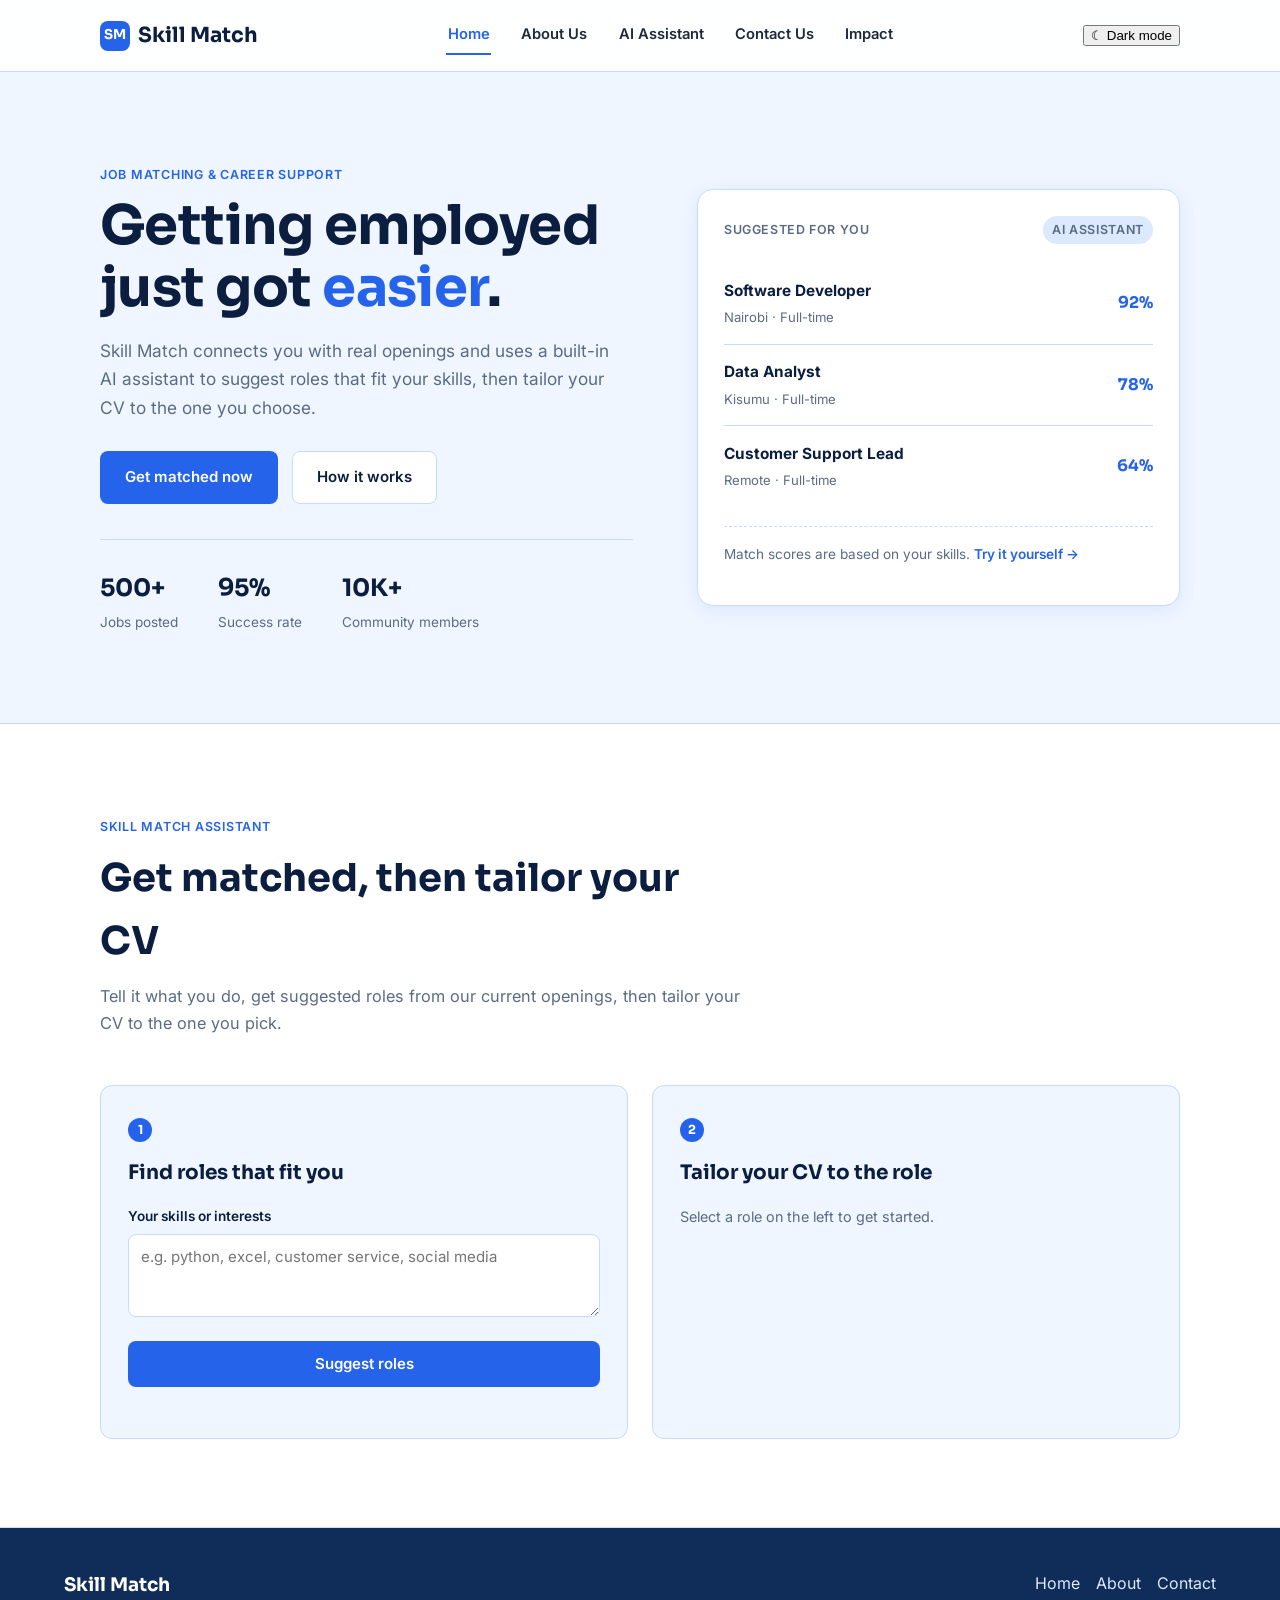
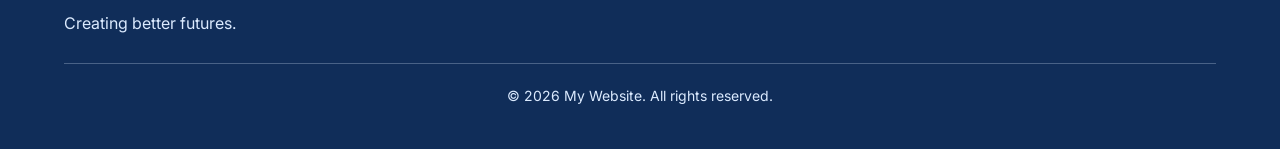
==== index.html @ d4bf930e "mine" ====
<!DOCTYPE html>
<html lang="en">
<head>
  <meta charset="UTF-8">
  <title>Skill Match — Getting employed just got easier</title>
  <meta name="viewport" content="width=device-width, initial-scale=1.0">
  <meta name="description" content="Skill Match connects job seekers with real opportunities and uses an AI assistant to suggest roles and tailor your CV.">

  <!-- Google Fonts used across the site -->
  <link rel="preconnect" href="https://fonts.googleapis.com">
  <link rel="preconnect" href="https://fonts.gstatic.com" crossorigin>
  <link href="https://fonts.googleapis.com/css2?family=Sora:wght@600;700&family=Inter:wght@400;500;600;700&display=swap" rel="stylesheet">

  <!-- Our own stylesheet (all the colours and layout live here) -->
  <link rel="stylesheet" href="styling index.css">

  <link rel="icon" href="data:image/svg+xml,%3Csvg xmlns='http://www.w3.org/2000/svg' viewBox='0 0 24 24'%3E%3Crect width='24' height='24' rx='6' fill='%232563EB'/%3E%3Ctext x='12' y='16' font-family='Arial' font-size='11' font-weight='700' fill='white' text-anchor='middle'%3ESM%3C/text%3E%3C/svg%3E">
</head>
<body>

  <!-- ============ HEADER / NAVIGATION ============
       These links point to other pages of the site.
       Only index.html (this page) and contact.html exist so far —
       about.html, services.html and guidance.html are placeholders
       for pages that can be built later. -->
  <header>
    <div class="header-inner">
      <a class="logo" href="index.html">
        <span class="logo-mark">SM</span>
        Skill Match
      </a>
      <button class="nav-toggle" id="navToggle" aria-expanded="false" aria-controls="siteNav" aria-label="Toggle menu">&#9776;</button>
      
    
      <nav id="siteNav">
        <a href="index.html" class="active">Home</a>
        <a href="about.html">About Us</a>
        <a href="#assistant">AI Assistant</a>
        <a href="contact.html">Contact Us</a>
        <a href="Impact">Impact</a>
      </nav>
<button class="theme-toggle" id="themeToggle" type="button" aria-label="Switch to dark mode">
                    <span aria-hidden="true">&#9790;</span>
                    <span class="theme-label">Dark mode</span>
      </button>
    </div>
    
  </header>

  <main>

    <!-- ============ HERO SECTION ============ -->
    <section id="home">
      <div class="wrap hero-grid">
        <div>
          <span class="eyebrow">Job matching &amp; career support</span>
          <h1>Getting employed just got <span>easier</span>.</h1>
          <p class="hero-sub">
            Skill Match connects you with real openings and uses a built-in
            AI assistant to suggest roles that fit your skills, then tailor
            your CV to the one you choose.
          </p>
          <div class="hero-ctas">
            <a class="btn btn-primary" href="#assistant">Get matched now</a>
            <a class="btn btn-outline" href="about.html">How it works</a>
          </div>
          <div class="hero-stats">
            <div><b>500+</b><span>Jobs posted</span></div>
            <div><b>95%</b><span>Success rate</span></div>
            <div><b>10K+</b><span>Community members</span></div>
          </div>
        </div>

        <!-- A simple preview card, just to show what the assistant
             produces before the visitor tries it themselves. -->
        <div class="preview-card">
          <div class="preview-card-head">
            <span>Suggested for you</span>
            <span class="preview-badge">AI Assistant</span>
          </div>
          <div class="preview-row">
            <div class="preview-role">
              <b>Software Developer</b>
              <span>Nairobi &middot; Full-time</span>
            </div>
            <span class="preview-match">92%</span>
          </div>
          <div class="preview-row">
            <div class="preview-role">
              <b>Data Analyst</b>
              <span>Kisumu &middot; Full-time</span>
            </div>
            <span class="preview-match">78%</span>
          </div>
          <div class="preview-row">
            <div class="preview-role">
              <b>Customer Support Lead</b>
              <span>Remote &middot; Full-time</span>
            </div>
            <span class="preview-match">64%</span>
          </div>
          <p class="preview-foot">Match scores are based on your skills. <a href="#assistant">Try it yourself &rarr;</a></p>
        </div>
      </div>
    </section>

    <!-- ============ AI ASSISTANT SECTION ============
         Step 1 lets a visitor type their skills and get 3 suggested
         roles. Step 2 lets them paste their CV and see how well it
         matches the role they picked, plus what to add.
         All the logic for this lives in js/script.js -->
    <section id="assistant">
      <div class="wrap">
        <div class="section-head">
          <span class="eyebrow">Skill Match Assistant</span>
          <h2>Get matched, then tailor your CV</h2>
          <p>Tell it what you do, get suggested roles from our current openings, then tailor your CV to the one you pick.</p>
        </div>

        <div class="kiosk">

          <!-- Step 1: find matching roles -->
          <div class="kiosk-panel" id="panelFind">
            <span class="kiosk-step">1</span>
            <h3>Find roles that fit you</h3>
            <label for="skillsInput">Your skills or interests</label>
            <textarea id="skillsInput" rows="3" placeholder="e.g. python, excel, customer service, social media"></textarea>
            <button class="btn btn-primary btn-block" id="findBtn" type="button">Suggest roles</button>
            <div id="suggestions" class="suggestions" aria-live="polite"></div>
          </div>

          <!-- Step 2: tailor CV to the chosen role -->
          <div class="kiosk-panel" id="panelPrep">
            <span class="kiosk-step">2</span>
            <h3>Tailor your CV to the role</h3>
            <p class="kiosk-hint" id="prepHint">Select a role on the left to get started.</p>
            <div id="prepBody" hidden>
              <p class="selected-role">Tailoring for: <strong id="selectedRoleName"></strong></p>
              <label for="cvInput">Paste your CV, or list your skills</label>
              <textarea id="cvInput" rows="5" placeholder="Paste your CV text, or list your skills separated by commas"></textarea>
              <button class="btn btn-primary btn-block" id="tailorBtn" type="button">Tailor my CV</button>
              <div id="tailorResult" class="tailor-result" aria-live="polite"></div>
            </div>
          </div>

        </div>
      </div>
    </section>

  </main>

  <!-- ============ FOOTER ============ -->
    <footer class="site-footer">
        <div>
            <h3>Skill Match</h3>
            <p>Creating better futures.</p>
        </div>

        <div class="footer-links">
            <a href="#home">Home</a>
            <a href="#about">About</a>
            <a href="#contact">Contact</a>
        </div>

        <p class="copyright">© 2026 My Website. All rights reserved.</p>
    </footer>

  <!-- Our own JavaScript (mobile menu + AI assistant behaviour) -->
  <script src="index.js"></script>
</body>
</html>
---- styling index.css ----
/* ============================================================
   Skill Match — stylesheet
   This file controls how every page looks (colours, spacing,
   fonts, layout). It is shared by index.html and contact.html.
   ============================================================ */

/* ---- 1. Colour palette --------------------------------------
   Every colour used on the site is defined once here as a
   "CSS variable" (the --name: value; lines below). If you ever
   want to change the blue used for buttons, you only need to
   change it in ONE place: --blue below.
   --------------------------------------------------------------*/
:root {
  --navy: #0B1E3F;        /* darkest blue, used for headings */
  --blue-dark: #1E40AF;   /* dark blue, hover states */
  --blue: #2563EB;        /* main brand blue, used for buttons/links */
  --blue-mid: #3B82F6;    /* medium blue, used for accents */
  --blue-light: #DBEAFE;  /* pale blue, used for soft backgrounds */
  --blue-pale: #EFF6FF;   /* almost-white blue, page background */
  --sky: #60A5FA;         /* light accent blue */

  --white: #FFFFFF;
  --border: #C7DBFC;      /* light blue border colour */
  --text: #1E293B;        /* main body text colour (dark grey-blue) */
  --text-muted: #5B6B85;  /* softer text colour for captions */

  --font-head: "Sora", "Segoe UI", sans-serif;
  --font-body: "Inter", "Segoe UI", sans-serif;

  --max-width: 1160px;    /* the widest the page content will stretch */
  --radius: 12px;         /* rounded corner size used everywhere */
  --shadow: 0 4px 18px rgba(37, 99, 235, 0.10);
}

/* ---- 2. Reset & base styles -----------------------------------
   These rules remove the browser's default spacing/quirks so the
   site looks the same everywhere, then set the basic look of text.
   --------------------------------------------------------------*/
* { box-sizing: border-box; }
html { scroll-behavior: smooth; }

body {
  margin: 0;
  background: var(--blue-pale);
  color: var(--text);
  font-family: var(--font-body);
  font-size: 16px;
  line-height: 1.65;
}

img, svg { display: block; max-width: 100%; }
a { color: inherit; }
ul { margin: 0; padding: 0; list-style: none; }
h1, h2, h3, h4 { font-family: var(--font-head); color: var(--navy); margin: 0; }

/* A ".wrap" simply centres content and stops it from touching the
   edges of the screen on wide monitors. Reused on every section. */
.wrap {
  max-width: var(--max-width);
  margin: 0 auto;
  padding: 0 clamp(1.25rem, 4vw, 2.5rem);
}

.eyebrow {
  display: inline-block;
  font-size: 0.78rem;
  font-weight: 600;
  letter-spacing: 0.06em;
  text-transform: uppercase;
  color: var(--blue);
  margin-bottom: 0.6rem;
}

/* ---- 3. Header / navigation ------------------------------------*/
header {
  position: sticky;
  top: 0;
  z-index: 50;
  background: rgba(255, 255, 255, 0.94);
  backdrop-filter: blur(8px);
  border-bottom: 1px solid var(--border);
}

.header-inner {
  max-width: var(--max-width);
  margin: 0 auto;
  padding: 1rem clamp(1.25rem, 4vw, 2.5rem);
  display: flex;
  align-items: center;
  justify-content: space-between;
  gap: 1.5rem;
}

.logo {
  display: flex;
  align-items: center;
  gap: 0.5rem;
  font-family: var(--font-head);
  font-size: 1.3rem;
  font-weight: 700;
  color: var(--navy);
  text-decoration: none;
}

.logo-mark {
  width: 30px; height: 30px;
  border-radius: 8px;
  background: var(--blue);
  color: var(--white);
  display: flex;
  align-items: center;
  justify-content: center;
  font-size: 0.85rem;
  font-weight: 700;
  flex-shrink: 0;
}

nav { display: flex; align-items: center; gap: clamp(1rem, 2.2vw, 1.9rem); }

nav a {
  text-decoration: none;
  color: var(--text);
  font-size: 0.92rem;
  font-weight: 600;
  padding: 0.4rem 0.1rem;
  border-bottom: 2px solid transparent;
  transition: color 0.15s ease;
}

nav a:hover { color: var(--blue); }
nav a.active { color: var(--blue); border-bottom-color: var(--blue); }
nav a:focus-visible { outline: 2px solid var(--blue); outline-offset: 4px; border-radius: 2px; }

.nav-toggle {
  display: none;
  background: none;
  border: 1px solid var(--border);
  border-radius: 8px;
  width: 40px; height: 38px;
  color: var(--navy);
  font-size: 1.1rem;
  cursor: pointer;
}

/* ---- 4. Buttons -------------------------------------------------*/
.btn {
  display: inline-flex;
  align-items: center;
  justify-content: center;
  gap: 0.5rem;
  padding: 0.8rem 1.5rem;
  border-radius: 8px;
  font-family: var(--font-body);
  font-weight: 600;
  font-size: 0.94rem;
  text-decoration: none;
  border: 1px solid transparent;
  cursor: pointer;
  transition: background 0.15s ease, border-color 0.15s ease, transform 0.15s ease;
}
.btn:focus-visible { outline: 2px solid var(--blue); outline-offset: 2px; }
.btn-primary { background: var(--blue); color: var(--white); }
.btn-primary:hover { background: var(--blue-dark); }
.btn-outline { background: var(--white); border-color: var(--border); color: var(--navy); }
.btn-outline:hover { border-color: var(--blue); color: var(--blue); }
.btn-block { width: 100%; }

/* ---- 5. Hero section ---------------------------------------------*/
#home { padding: clamp(3rem, 7vw, 5.5rem) 0; }

.hero-grid {
  display: grid;
  grid-template-columns: 1.05fr 0.95fr;
  gap: clamp(2rem, 5vw, 4rem);
  align-items: center;
}

#home h1 {
  font-size: clamp(2.2rem, 4.6vw, 3.4rem);
  line-height: 1.14;
  font-weight: 700;
  letter-spacing: -0.01em;
}
#home h1 span { color: var(--blue); }

.hero-sub {
  font-size: 1.08rem;
  color: var(--text-muted);
  max-width: 48ch;
  margin: 1.1rem 0 1.8rem;
}

.hero-ctas { display: flex; flex-wrap: wrap; gap: 0.9rem; }

.hero-stats {
  display: flex;
  gap: clamp(1.5rem, 4vw, 2.5rem);
  margin-top: 2.2rem;
  padding-top: 1.8rem;
  border-top: 1px solid var(--border);
}
.hero-stats div b { display: block; font-family: var(--font-head); font-size: 1.5rem; color: var(--navy); }
.hero-stats div span { font-size: 0.85rem; color: var(--text-muted); }

/* Little "preview card" that shows example job matches */
.preview-card {
  background: var(--white);
  border: 1px solid var(--border);
  border-radius: 16px;
  box-shadow: var(--shadow);
  padding: 1.6rem;
}
.preview-card-head {
  display: flex; align-items: center; justify-content: space-between;
  margin-bottom: 1.2rem;
}
.preview-card-head span {
  font-size: 0.78rem; font-weight: 600; color: var(--text-muted);
  text-transform: uppercase; letter-spacing: 0.05em;
}
.preview-badge {
  background: var(--blue-light); color: var(--blue-dark);
  font-size: 0.75rem; font-weight: 700; padding: 0.25rem 0.6rem; border-radius: 999px;
}
.preview-row {
  display: flex; align-items: center; justify-content: space-between; gap: 1rem;
  padding: 0.9rem 0; border-bottom: 1px solid var(--border);
}
.preview-row:last-of-type { border-bottom: none; }
.preview-role b { display: block; font-size: 0.96rem; color: var(--navy); }
.preview-role span { font-size: 0.82rem; color: var(--text-muted); }
.preview-match { font-family: var(--font-head); font-weight: 700; font-size: 1rem; color: var(--blue); }
.preview-foot {
  margin-top: 1.2rem; padding-top: 1rem; border-top: 1px dashed var(--border);
  font-size: 0.85rem; color: var(--text-muted);
}
.preview-foot a { color: var(--blue); font-weight: 600; text-decoration: none; }
.preview-foot a:hover { text-decoration: underline; }

/* ---- 6. Generic section rhythm ------------------------------------*/
main section { padding: clamp(3.5rem, 7vw, 5.5rem) 0; }
.section-head { max-width: 640px; margin-bottom: clamp(2rem, 5vw, 3rem); }
.section-head h2 { font-size: clamp(1.8rem, 3.6vw, 2.4rem); font-weight: 700; margin-bottom: 0.6rem; }
.section-head p { color: var(--text-muted); font-size: 1.02rem; margin: 0; }

/* ---- 7. AI Assistant section ---------------------------------------*/
#assistant { background: var(--white); border-top: 1px solid var(--border); border-bottom: 1px solid var(--border); }

.kiosk { display: grid; grid-template-columns: 1fr 1fr; gap: 1.5rem; }

.kiosk-panel {
  background: var(--blue-pale);
  border: 1px solid var(--border);
  border-radius: var(--radius);
  padding: 1.8rem 1.7rem;
}
.kiosk-step {
  display: inline-flex; align-items: center; justify-content: center;
  width: 24px; height: 24px; border-radius: 50%;
  background: var(--blue); color: var(--white);
  font-family: var(--font-head); font-size: 0.78rem; font-weight: 700;
  margin-bottom: 0.9rem;
}
.kiosk-panel h3 { font-size: 1.25rem; font-weight: 700; margin-bottom: 1rem; }
.kiosk-panel label { display: block; font-size: 0.85rem; font-weight: 600; color: var(--navy); margin-bottom: 0.4rem; }
.kiosk-panel textarea {
  width: 100%; background: var(--white); border: 1px solid var(--border);
  border-radius: 8px; color: var(--text); font-family: var(--font-body);
  font-size: 0.94rem; padding: 0.75rem; resize: vertical; margin-bottom: 1rem;
}
.kiosk-panel textarea:focus-visible, .kiosk-panel textarea:focus {
  outline: 2px solid var(--blue); outline-offset: 1px; border-color: var(--blue);
}
.kiosk-hint { color: var(--text-muted); font-size: 0.9rem; margin: 0; }
.selected-role { font-size: 0.9rem; color: var(--text-muted); margin: 0 0 1rem; }
.selected-role strong { color: var(--navy); }

.suggestions { margin-top: 1.4rem; display: grid; gap: 0.9rem; }
.suggestion-card { background: var(--white); border: 1px solid var(--border); border-radius: 10px; padding: 1.1rem 1.2rem; }
.suggestion-card .sc-head { display: flex; justify-content: space-between; align-items: baseline; gap: 1rem; margin-bottom: 0.6rem; }
.suggestion-card h4 { font-size: 1.05rem; font-weight: 700; }
.suggestion-card .sc-loc { font-size: 0.8rem; color: var(--text-muted); white-space: nowrap; }

.chip-row { display: flex; flex-wrap: wrap; gap: 0.4rem; margin-bottom: 0.9rem; }
.chip { font-size: 0.75rem; font-weight: 600; padding: 0.25rem 0.6rem; border-radius: 999px; }
/* Skills the person already has = solid blue.
   Skills worth adding = pale blue outline. Both stay in the blue family. */
.chip-match { background: var(--blue); color: var(--white); }
.chip-gap { background: var(--blue-light); color: var(--blue-dark); border: 1px solid var(--border); }

.suggestion-card .btn { padding: 0.55rem 1.1rem; font-size: 0.85rem; }

.tailor-result h5 {
  font-size: 0.78rem; font-weight: 700; text-transform: uppercase;
  letter-spacing: 0.05em; color: var(--text-muted); margin: 1.1rem 0 0.5rem;
}
.tailor-result h5:first-child { margin-top: 0; }
.tailor-summary {
  background: var(--blue-light); border-left: 3px solid var(--blue);
  padding: 0.9rem 1rem; font-size: 0.94rem; color: var(--navy);
  border-radius: 0 8px 8px 0; margin: 0;
}

/* ---- 8. Contact page -----------------------------------------------*/
#contact-hero { padding: clamp(2.5rem, 6vw, 4rem) 0 0; }
#contact-hero h1 { font-size: clamp(2rem, 4vw, 2.8rem); font-weight: 700; }
#contact-hero p { color: var(--text-muted); max-width: 55ch; margin-top: 0.8rem; }

.contact-layout {
  display: grid;
  grid-template-columns: 1fr 1fr;
  gap: clamp(2rem, 5vw, 3.5rem);
  align-items: start;
}

.contact-info { display: grid; gap: 1rem; }
.contact-card {
  background: var(--white); border: 1px solid var(--border);
  border-radius: var(--radius); padding: 1.6rem 1.5rem;
}
.contact-card .eyebrow { margin-bottom: 0.5rem; }
.contact-card p, .contact-card a { margin: 0; font-size: 1.02rem; text-decoration: none; color: var(--navy); font-weight: 600; }
.contact-card a:hover { color: var(--blue); }

.contact-form {
  background: var(--white); border: 1px solid var(--border);
  border-radius: var(--radius); padding: 1.8rem;
}
.contact-form label { display: block; font-size: 0.85rem; font-weight: 600; color: var(--navy); margin-bottom: 0.4rem; }
.contact-form input, .contact-form textarea {
  width: 100%; background: var(--blue-pale); border: 1px solid var(--border);
  border-radius: 8px; color: var(--text); font-family: var(--font-body);
  font-size: 0.94rem; padding: 0.75rem; margin-bottom: 1.1rem;
}
.contact-form input:focus, .contact-form textarea:focus {
  outline: 2px solid var(--blue); outline-offset: 1px; border-color: var(--blue);
}
.form-note { font-size: 0.85rem; color: var(--text-muted); margin-top: 0.9rem; }

.site-footer {
  display: flex;
  flex-wrap: wrap;
  justify-content: space-between;
  gap: 28px;
  padding: 42px max(24px, calc((100% - 1152px) / 2));
  color: #dbeafe;
  background: #102d59;
}

.site-footer h3 {
  margin: 0 0 10px;
  color: white;
}

.site-footer div>p {
  max-width: 320px;
  margin: 0;
  line-height: 1.5;
}

.footer-links {
  display: flex;
  flex-wrap: wrap;
  align-items: flex-start;
  gap: 16px;
}

.footer-links a {
  color: #dbeafe;
  text-decoration: none;
}

.footer-links a:hover {
  color: white;
  text-decoration: underline;
}

.copyright {
  width: 100%;
  margin: 0;
  padding-top: 20px;
  border-top: 1px solid rgba(219, 234, 254, .28);
  font-size: 14px;
  text-align: center;
}
/* ---- 10. Responsive layout --------------------------------------------*/
@media (max-width: 900px) {
  .hero-grid { grid-template-columns: 1fr; }
  .kiosk { grid-template-columns: 1fr; }
  .contact-layout { grid-template-columns: 1fr; }
}

@media (max-width: 700px) {
  .nav-toggle { display: block; }
  nav {
    position: absolute; top: 100%; left: 0; right: 0;
    flex-direction: column; align-items: flex-start; gap: 0.2rem;
    background: var(--white); padding: 0.5rem clamp(1.25rem, 4vw, 2.5rem) 1.2rem;
    border-bottom: 1px solid var(--border); display: none;
  }
  nav.open { display: flex; }
  nav a { padding: 0.7rem 0; width: 100%; }
  .footer-inner { flex-direction: column; align-items: flex-start; }
  .footer-inner a { margin-left: 0; margin-right: 1.2rem; }
}

@media (prefers-reduced-motion: reduce) {
  html { scroll-behavior: auto; }
}
body.dark-theme {
  --ink: #e1efff;
  --text: #c4d9ef;
  --page: #0b1b31;
  --surface: #112945;
  --line: #285078;
  --blue-pale: #16385f;
  --shadow: 0 12px 28px rgba(0, 0, 0, .28);
}
.dark-theme header {
  background: rgba(11, 27, 49, .94);
}
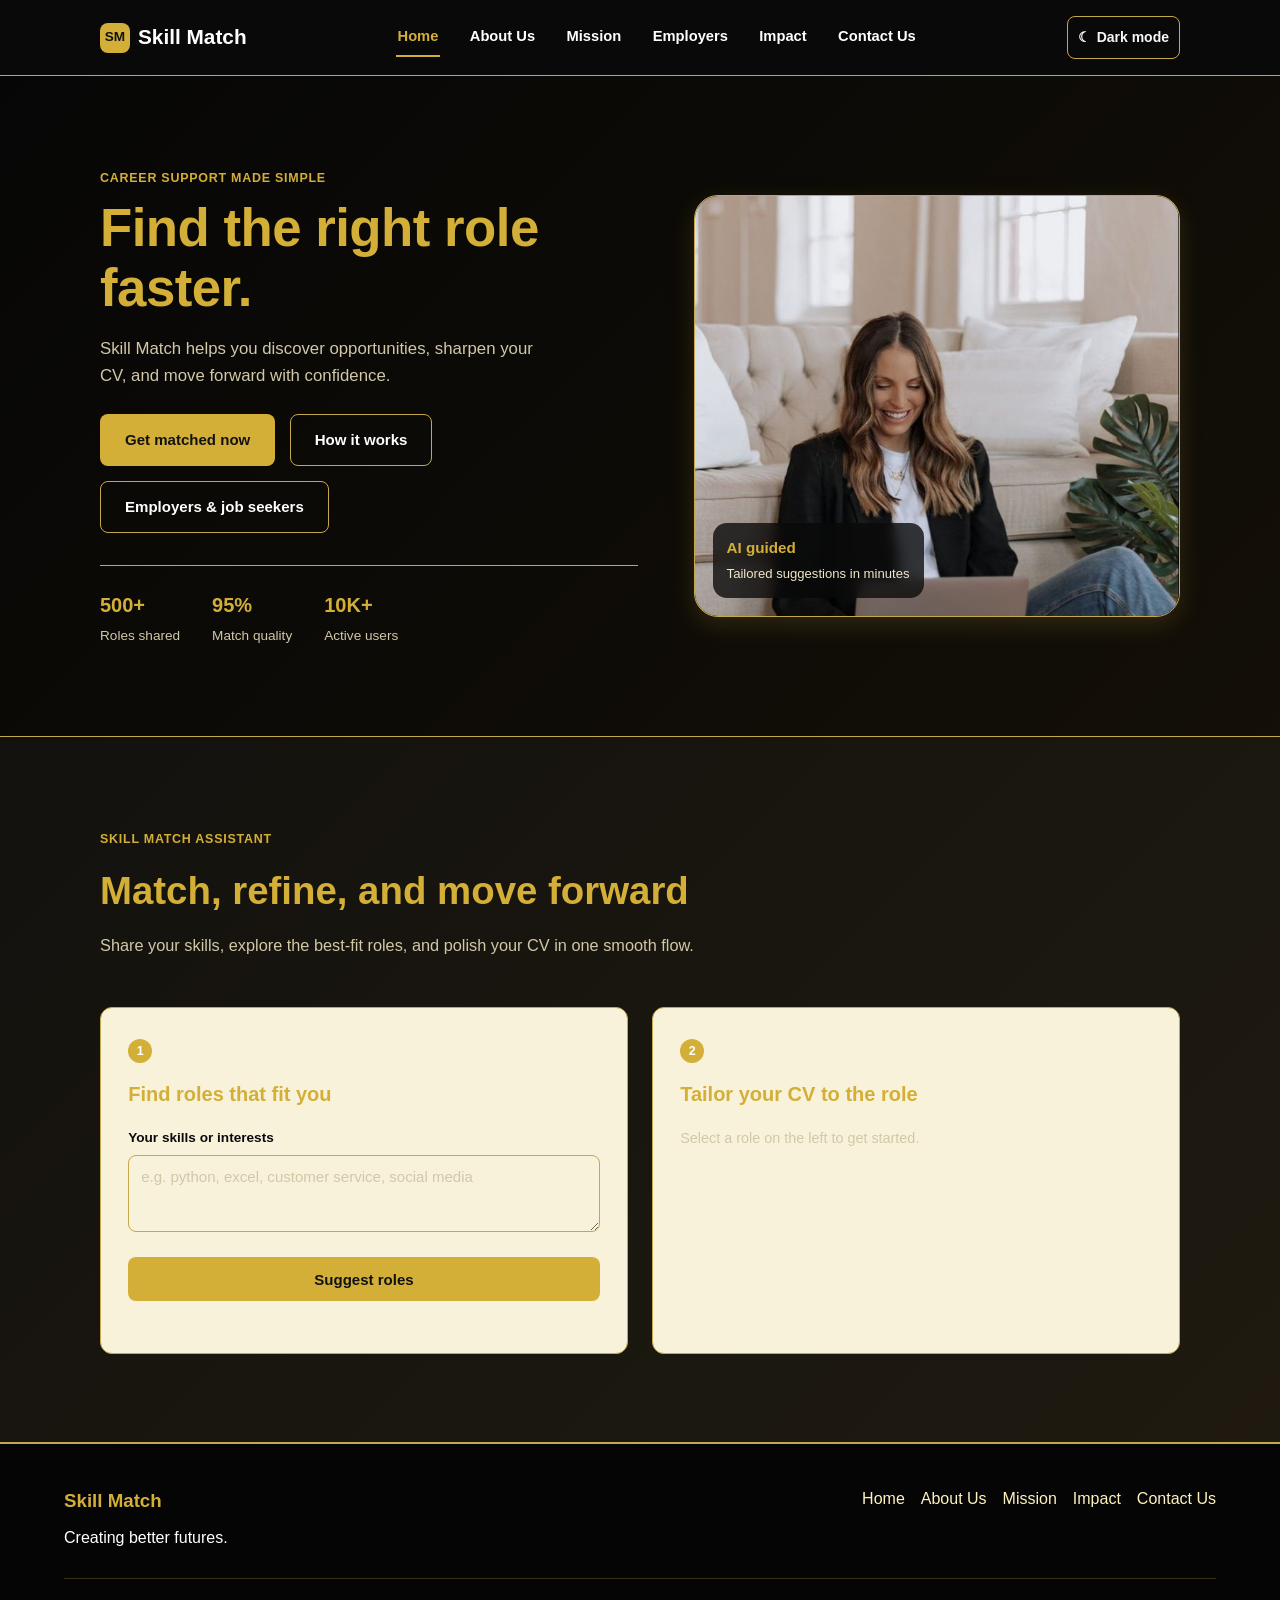
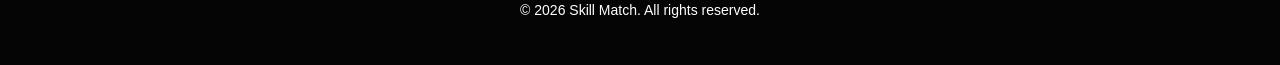
==== commit 64cef34b: "Kerubo is the Best" ====
--- a/index.html
+++ b/index.html
@@ -1,21 +1,23 @@
 <!DOCTYPE html>
 <html lang="en">
+
 <head>
   <meta charset="UTF-8">
   <title>Skill Match — Getting employed just got easier</title>
   <meta name="viewport" content="width=device-width, initial-scale=1.0">
-  <meta name="description" content="Skill Match connects job seekers with real opportunities and uses an AI assistant to suggest roles and tailor your CV.">
+  <meta name="description"
+    content="Skill Match connects job seekers with real opportunities and uses an AI assistant to suggest roles and tailor your CV.">
 
-  <!-- Google Fonts used across the site -->
-  <link rel="preconnect" href="https://fonts.googleapis.com">
-  <link rel="preconnect" href="https://fonts.gstatic.com" crossorigin>
-  <link href="https://fonts.googleapis.com/css2?family=Sora:wght@600;700&family=Inter:wght@400;500;600;700&display=swap" rel="stylesheet">
+  <!-- Base stylesheet with shared styles for all pages -->
+  <link rel="stylesheet" href="base.css">
 
-  <!-- Our own stylesheet (all the colours and layout live here) -->
-  <link rel="stylesheet" href="styling index.css">
+  <!-- Page-specific stylesheet for home and contact pages -->
+  <link rel="stylesheet" href="index.css">
 
-  <link rel="icon" href="data:image/svg+xml,%3Csvg xmlns='http://www.w3.org/2000/svg' viewBox='0 0 24 24'%3E%3Crect width='24' height='24' rx='6' fill='%232563EB'/%3E%3Ctext x='12' y='16' font-family='Arial' font-size='11' font-weight='700' fill='white' text-anchor='middle'%3ESM%3C/text%3E%3C/svg%3E">
+  <link rel="icon"
+    href="data:image/svg+xml,%3Csvg xmlns='http://www.w3.org/2000/svg' viewBox='0 0 24 24'%3E%3Crect width='24' height='24' rx='6' fill='%232563EB'/%3E%3Ctext x='12' y='16' font-family='Arial' font-size='11' font-weight='700' fill='white' text-anchor='middle'%3ESM%3C/text%3E%3C/svg%3E">
 </head>
+
 <body>
 
   <!-- ============ HEADER / NAVIGATION ============
@@ -29,22 +31,24 @@
         <span class="logo-mark">SM</span>
         Skill Match
       </a>
-      <button class="nav-toggle" id="navToggle" aria-expanded="false" aria-controls="siteNav" aria-label="Toggle menu">&#9776;</button>
-      
-    
+      <button class="nav-toggle" id="navToggle" aria-expanded="false" aria-controls="siteNav"
+        aria-label="Toggle menu">&#9776;</button>
+
+
       <nav id="siteNav">
         <a href="index.html" class="active">Home</a>
         <a href="about.html">About Us</a>
-        <a href="#assistant">AI Assistant</a>
+        <a href="mission.html">Mission</a>
+        <a href="company.html">Employers</a>
+        <a href="impact.html">Impact</a>
         <a href="contact.html">Contact Us</a>
-        <a href="Impact">Impact</a>
       </nav>
-<button class="theme-toggle" id="themeToggle" type="button" aria-label="Switch to dark mode">
-                    <span aria-hidden="true">&#9790;</span>
-                    <span class="theme-label">Dark mode</span>
+      <button class="theme-toggle" id="themeToggle" type="button" aria-label="Switch to dark mode">
+        <span aria-hidden="true">&#9790;</span>
+        <span class="theme-label">Dark mode</span>
       </button>
     </div>
-    
+
   </header>
 
   <main>
@@ -52,54 +56,30 @@
     <!-- ============ HERO SECTION ============ -->
     <section id="home">
       <div class="wrap hero-grid">
-        <div>
-          <span class="eyebrow">Job matching &amp; career support</span>
-          <h1>Getting employed just got <span>easier</span>.</h1>
+        <div class="hero-copy">
+          <span class="eyebrow">Career support made simple</span>
+          <h1>Find the right role <span>faster</span>.</h1>
           <p class="hero-sub">
-            Skill Match connects you with real openings and uses a built-in
-            AI assistant to suggest roles that fit your skills, then tailor
-            your CV to the one you choose.
+            Skill Match helps you discover opportunities, sharpen your CV, and move forward with confidence.
           </p>
           <div class="hero-ctas">
             <a class="btn btn-primary" href="#assistant">Get matched now</a>
             <a class="btn btn-outline" href="about.html">How it works</a>
+            <a class="btn btn-outline" href="company.html">Employers & job seekers</a>
           </div>
           <div class="hero-stats">
-            <div><b>500+</b><span>Jobs posted</span></div>
-            <div><b>95%</b><span>Success rate</span></div>
-            <div><b>10K+</b><span>Community members</span></div>
+            <div><b>500+</b><span>Roles shared</span></div>
+            <div><b>95%</b><span>Match quality</span></div>
+            <div><b>10K+</b><span>Active users</span></div>
           </div>
         </div>
 
-        <!-- A simple preview card, just to show what the assistant
-             produces before the visitor tries it themselves. -->
-        <div class="preview-card">
-          <div class="preview-card-head">
-            <span>Suggested for you</span>
-            <span class="preview-badge">AI Assistant</span>
+        <div class="hero-visual-card">
+          <img src="images/image4.jpg" alt="A person reviewing career opportunities">
+          <div class="hero-visual-badge">
+            <strong>AI guided</strong>
+            <span>Tailored suggestions in minutes</span>
           </div>
-          <div class="preview-row">
-            <div class="preview-role">
-              <b>Software Developer</b>
-              <span>Nairobi &middot; Full-time</span>
-            </div>
-            <span class="preview-match">92%</span>
-          </div>
-          <div class="preview-row">
-            <div class="preview-role">
-              <b>Data Analyst</b>
-              <span>Kisumu &middot; Full-time</span>
-            </div>
-            <span class="preview-match">78%</span>
-          </div>
-          <div class="preview-row">
-            <div class="preview-role">
-              <b>Customer Support Lead</b>
-              <span>Remote &middot; Full-time</span>
-            </div>
-            <span class="preview-match">64%</span>
-          </div>
-          <p class="preview-foot">Match scores are based on your skills. <a href="#assistant">Try it yourself &rarr;</a></p>
         </div>
       </div>
     </section>
@@ -113,8 +93,8 @@
       <div class="wrap">
         <div class="section-head">
           <span class="eyebrow">Skill Match Assistant</span>
-          <h2>Get matched, then tailor your CV</h2>
-          <p>Tell it what you do, get suggested roles from our current openings, then tailor your CV to the one you pick.</p>
+          <h2>Match, refine, and move forward</h2>
+          <p>Share your skills, explore the best-fit roles, and polish your CV in one smooth flow.</p>
         </div>
 
         <div class="kiosk">
@@ -124,7 +104,8 @@
             <span class="kiosk-step">1</span>
             <h3>Find roles that fit you</h3>
             <label for="skillsInput">Your skills or interests</label>
-            <textarea id="skillsInput" rows="3" placeholder="e.g. python, excel, customer service, social media"></textarea>
+            <textarea id="skillsInput" rows="3"
+              placeholder="e.g. python, excel, customer service, social media"></textarea>
             <button class="btn btn-primary btn-block" id="findBtn" type="button">Suggest roles</button>
             <div id="suggestions" class="suggestions" aria-live="polite"></div>
           </div>
@@ -137,7 +118,8 @@
             <div id="prepBody" hidden>
               <p class="selected-role">Tailoring for: <strong id="selectedRoleName"></strong></p>
               <label for="cvInput">Paste your CV, or list your skills</label>
-              <textarea id="cvInput" rows="5" placeholder="Paste your CV text, or list your skills separated by commas"></textarea>
+              <textarea id="cvInput" rows="5"
+                placeholder="Paste your CV text, or list your skills separated by commas"></textarea>
               <button class="btn btn-primary btn-block" id="tailorBtn" type="button">Tailor my CV</button>
               <div id="tailorResult" class="tailor-result" aria-live="polite"></div>
             </div>
@@ -150,22 +132,25 @@
   </main>
 
   <!-- ============ FOOTER ============ -->
-    <footer class="site-footer">
-        <div>
-            <h3>Skill Match</h3>
-            <p>Creating better futures.</p>
-        </div>
+  <footer class="site-footer">
+    <div>
+      <h3>Skill Match</h3>
+      <p>Creating better futures.</p>
+    </div>
 
-        <div class="footer-links">
-            <a href="#home">Home</a>
-            <a href="#about">About</a>
-            <a href="#contact">Contact</a>
-        </div>
+    <div class="footer-links">
+      <a href="index.html">Home</a>
+      <a href="about.html">About Us</a>
+      <a href="mission.html">Mission</a>
+      <a href="impact.html">Impact</a>
+      <a href="contact.html">Contact Us</a>
+    </div>
 
-        <p class="copyright">© 2026 My Website. All rights reserved.</p>
-    </footer>
+    <p class="copyright">© 2026 Skill Match. All rights reserved.</p>
+  </footer>
 
   <!-- Our own JavaScript (mobile menu + AI assistant behaviour) -->
   <script src="index.js"></script>
 </body>
+
 </html>
--- a/base.css
+++ b/base.css
@@ -0,0 +1,433 @@
+/* ============================================================
+   Skill Match — Base Stylesheet
+   Shared styles used across all pages: colors, header,
+   navigation, buttons, typography, footer, dark mode, etc.
+   ============================================================ */
+
+/* ---- 1. Colour palette & variables ----------------------------
+   Every colour used on the site is defined here.
+   All pages inherit these variables.
+   --------------------------------------------------------------*/
+:root {
+    --navy: #0A0A0A;
+    --blue-dark: #B08A1A;
+    --blue: #D4AF37;
+    --blue-mid: #E2C05A;
+    --blue-light: #FFF2BF;
+    --blue-pale: #F8F2DB;
+    --sky: #F0D46D;
+
+    --white: #FFFFFF;
+    --border: #C5A84C;
+    --text: #F7F7F7;
+    --text-muted: #D1C8A8;
+    --surface: #121212;
+    --line: #7A6320;
+    --ink: #F8F8F8;
+    --muted: #B7AF95;
+
+    --font-head: "Sora", "Segoe UI", sans-serif;
+    --font-body: "Inter", "Segoe UI", sans-serif;
+
+    --max-width: 1160px;
+    --radius: 12px;
+    --shadow: 0 8px 24px rgba(212, 175, 55, 0.16);
+}
+
+/* ---- 2. Reset & base styles -----------------------------------
+   Remove browser defaults, set typography baseline.
+   --------------------------------------------------------------*/
+* {
+    box-sizing: border-box;
+}
+
+html {
+    scroll-behavior: smooth;
+}
+
+body {
+    margin: 0;
+    background: linear-gradient(135deg, #060606 0%, #1A1408 100%);
+    color: var(--white);
+    font-family: var(--font-body);
+    font-size: 16px;
+    line-height: 1.65;
+}
+
+img,
+svg {
+    display: block;
+    max-width: 100%;
+}
+
+a {
+    color: inherit;
+}
+
+ul {
+    margin: 0;
+    padding: 0;
+    list-style: none;
+}
+
+h1,
+h2,
+h3,
+h4 {
+    font-family: var(--font-head);
+    color: var(--blue);
+    margin: 0;
+}
+
+.wrap {
+    max-width: var(--max-width);
+    margin: 0 auto;
+    padding: 0 clamp(1.25rem, 4vw, 2.5rem);
+}
+
+.eyebrow {
+    display: inline-block;
+    font-size: 0.78rem;
+    font-weight: 600;
+    letter-spacing: 0.06em;
+    text-transform: uppercase;
+    color: var(--blue);
+    margin-bottom: 0.6rem;
+}
+
+/* ---- 3. Header / navigation ------------------------------------*/
+header {
+    position: sticky;
+    top: 0;
+    z-index: 50;
+    background: rgba(10, 10, 10, 0.95);
+    backdrop-filter: blur(8px);
+    border-bottom: 1px solid var(--border);
+}
+
+.header-inner {
+    max-width: var(--max-width);
+    margin: 0 auto;
+    padding: 1rem clamp(1.25rem, 4vw, 2.5rem);
+    display: flex;
+    align-items: center;
+    justify-content: space-between;
+    gap: 1.5rem;
+}
+
+.logo {
+    display: flex;
+    align-items: center;
+    gap: 0.5rem;
+    font-family: var(--font-head);
+    font-size: 1.3rem;
+    font-weight: 700;
+    color: var(--white);
+    text-decoration: none;
+}
+
+.logo-mark {
+    width: 30px;
+    height: 30px;
+    border-radius: 8px;
+    background: var(--blue);
+    color: var(--surface);
+    display: flex;
+    align-items: center;
+    justify-content: center;
+    font-size: 0.85rem;
+    font-weight: 700;
+    flex-shrink: 0;
+}
+
+nav {
+    display: flex;
+    align-items: center;
+    gap: clamp(1rem, 2.2vw, 1.9rem);
+}
+
+nav a {
+    text-decoration: none;
+    color: var(--white);
+    font-size: 0.92rem;
+    font-weight: 600;
+    padding: 0.4rem 0.1rem;
+    border-bottom: 2px solid transparent;
+    transition: color 0.15s ease;
+}
+
+nav a:hover {
+    color: var(--blue);
+}
+
+nav a.active {
+    color: var(--blue);
+    border-bottom-color: var(--blue);
+}
+
+nav a:focus-visible {
+    outline: 2px solid var(--blue);
+    outline-offset: 4px;
+    border-radius: 2px;
+}
+
+.nav-toggle {
+    display: none;
+    background: none;
+    border: 1px solid var(--border);
+    border-radius: 8px;
+    width: 40px;
+    height: 38px;
+    color: var(--white);
+    font-size: 1.1rem;
+    cursor: pointer;
+}
+
+.navbar {
+    display: flex;
+    flex-wrap: nowrap;
+    align-items: center;
+    gap: 12px;
+    min-height: 72px;
+    max-width: 1200px;
+    margin: auto;
+    padding: 0 24px;
+}
+
+.nav-links,
+.nav-actions {
+    display: flex;
+    align-items: center;
+    gap: 8px;
+    margin: 0;
+    padding: 0;
+}
+
+.nav-links {
+    list-style: none;
+    margin-left: auto;
+}
+
+.nav-links a {
+    display: block;
+    padding: 9px 10px;
+    color: var(--text);
+    font-size: 14px;
+    font-weight: 600;
+    text-decoration: none;
+    border-radius: 8px;
+}
+
+.nav-links a:hover {
+    color: var(--blue-dark);
+    background: var(--blue-pale);
+}
+
+/* ---- 4. Buttons -------------------------------------------------*/
+.btn {
+    display: inline-flex;
+    align-items: center;
+    justify-content: center;
+    gap: 0.5rem;
+    padding: 0.8rem 1.5rem;
+    border-radius: 8px;
+    font-family: var(--font-body);
+    font-weight: 600;
+    font-size: 0.94rem;
+    text-decoration: none;
+    border: 1px solid transparent;
+    cursor: pointer;
+    transition: background 0.15s ease, border-color 0.15s ease, transform 0.15s ease;
+}
+
+.btn:focus-visible {
+    outline: 2px solid var(--blue);
+    outline-offset: 2px;
+}
+
+.btn-primary {
+    background: var(--blue);
+    color: var(--surface);
+}
+
+.btn-primary:hover {
+    background: var(--blue-dark);
+}
+
+.btn-outline {
+    background: transparent;
+    border-color: var(--border);
+    color: var(--white);
+}
+
+.btn-outline:hover {
+    border-color: var(--blue);
+    background: var(--blue);
+    color: var(--surface);
+}
+
+.btn-block {
+    width: 100%;
+}
+
+.hero-button {
+    display: inline-block;
+    padding: 10px 16px;
+    color: var(--surface);
+    background: var(--blue);
+    border-radius: 8px;
+    box-shadow: 0 5px 12px rgba(212, 175, 55, .24);
+    font-weight: 700;
+    text-decoration: none;
+    transition: transform .2s ease, background .2s ease;
+}
+
+.hero-button:hover {
+    background: var(--blue-dark);
+    transform: translateY(-2px);
+}
+
+/* ---- 5. Theme toggle -------------------------------------------*/
+.theme-toggle {
+    display: inline-flex;
+    align-items: center;
+    gap: 6px;
+    padding: 9px 10px;
+    color: var(--text);
+    background: transparent;
+    border: 1px solid var(--border);
+    border-radius: 8px;
+    cursor: pointer;
+    font: inherit;
+    font-size: 14px;
+    font-weight: 600;
+}
+
+/* ---- 6. Footer ---------------------------------------------------*/
+.site-footer {
+    display: flex;
+    flex-wrap: wrap;
+    justify-content: space-between;
+    gap: 28px;
+    padding: 42px max(24px, calc((100% - 1152px) / 2));
+    color: var(--white);
+    background: #050505;
+    border-top: 1px solid var(--border);
+}
+
+.site-footer h3 {
+    margin: 0 0 10px;
+    color: var(--blue);
+}
+
+.site-footer div>p {
+    max-width: 320px;
+    margin: 0;
+    line-height: 1.5;
+}
+
+.footer-links {
+    display: flex;
+    flex-wrap: wrap;
+    align-items: flex-start;
+    gap: 16px;
+}
+
+.footer-links a {
+    color: var(--blue-light);
+    text-decoration: none;
+}
+
+.footer-links a:hover {
+    color: var(--blue);
+    text-decoration: underline;
+}
+
+.copyright {
+    width: 100%;
+    margin: 0;
+    padding-top: 20px;
+    border-top: 1px solid rgba(212, 175, 55, .25);
+    font-size: 14px;
+    text-align: center;
+}
+
+/* ---- 7. Dark mode ------------------------------------------------*/
+body.dark-theme {
+    --navy: #e1efff;
+    --text: #c4d9ef;
+    --blue-pale: #16385f;
+    --shadow: 0 12px 28px rgba(0, 0, 0, .28);
+}
+
+header.dark-theme {
+    background: rgba(11, 27, 49, .94);
+}
+
+/* ---- 8. Responsive layout ----------------------------------------*/
+@media (max-width: 900px) {
+    .hero-grid {
+        grid-template-columns: 1fr;
+    }
+
+    .kiosk {
+        grid-template-columns: 1fr;
+    }
+
+    .contact-layout {
+        grid-template-columns: 1fr;
+    }
+
+    .content-card {
+        flex-direction: column;
+    }
+}
+
+@media (max-width: 800px) {
+    .navbar {
+        padding: 14px 20px;
+        flex-wrap: wrap;
+    }
+
+    .nav-links {
+        order: 3;
+        width: 100%;
+        margin-left: 0;
+        overflow-x: auto;
+    }
+}
+
+@media (max-width: 700px) {
+    .nav-toggle {
+        display: block;
+    }
+
+    nav {
+        position: absolute;
+        top: 100%;
+        left: 0;
+        right: 0;
+        flex-direction: column;
+        align-items: flex-start;
+        gap: 0.2rem;
+        background: var(--white);
+        padding: 0.5rem clamp(1.25rem, 4vw, 2.5rem) 1.2rem;
+        border-bottom: 1px solid var(--border);
+        display: none;
+    }
+
+    nav.open {
+        display: flex;
+    }
+
+    nav a {
+        padding: 0.7rem 0;
+        width: 100%;
+    }
+}
+
+@media (prefers-reduced-motion: reduce) {
+    html {
+        scroll-behavior: auto;
+    }
+}
--- a/index.css
+++ b/index.css
@@ -0,0 +1,409 @@
+/* ============================================================
+   Skill Match — Home & Contact Page Styles
+   Specific styles for index.html and contact.html
+   Load base.css before this file
+   ============================================================ */
+
+/* ---- 1. Generic section rhythm ------------------------------------*/
+main section {
+    padding: clamp(3.5rem, 7vw, 5.5rem) 0;
+}
+
+.section-head {
+    max-width: 640px;
+    margin-bottom: clamp(2rem, 5vw, 3rem);
+}
+
+.section-head h2 {
+    font-size: clamp(1.8rem, 3.6vw, 2.4rem);
+    font-weight: 700;
+    margin-bottom: 0.6rem;
+}
+
+.section-head p {
+    color: var(--text-muted);
+    font-size: 1.02rem;
+    margin: 0;
+}
+
+/* ---- 2. Hero section (index.html) ---------------------------------*/
+#home {
+    padding: clamp(3rem, 7vw, 5.5rem) 0;
+}
+
+.hero-grid {
+    display: grid;
+    grid-template-columns: 1.05fr 0.95fr;
+    gap: clamp(2rem, 5vw, 3.5rem);
+    align-items: center;
+}
+
+.hero-copy h1 {
+    font-size: clamp(2.2rem, 4.6vw, 3.3rem);
+    line-height: 1.14;
+    font-weight: 700;
+    letter-spacing: -0.01em;
+}
+
+.hero-copy h1 span {
+    color: var(--blue);
+}
+
+.hero-sub {
+    font-size: 1.05rem;
+    color: var(--text-muted);
+    max-width: 48ch;
+    margin: 1rem 0 1.5rem;
+}
+
+.hero-ctas {
+    display: flex;
+    flex-wrap: wrap;
+    gap: 0.9rem;
+}
+
+.hero-stats {
+    display: flex;
+    gap: clamp(1.2rem, 3vw, 2rem);
+    margin-top: 2rem;
+    padding-top: 1.4rem;
+    border-top: 1px solid var(--border);
+}
+
+.hero-stats div b {
+    display: block;
+    font-family: var(--font-head);
+    font-size: 1.25rem;
+    color: var(--blue);
+}
+
+.hero-stats div span {
+    font-size: 0.85rem;
+    color: var(--text-muted);
+}
+
+.hero-visual-card {
+    position: relative;
+    overflow: hidden;
+    border-radius: 24px;
+    border: 1px solid var(--border);
+    box-shadow: var(--shadow);
+    background: #141414;
+}
+
+.hero-visual-card img {
+    width: 100%;
+    height: 420px;
+    object-fit: cover;
+    display: block;
+}
+
+.hero-visual-badge {
+    position: absolute;
+    left: 18px;
+    bottom: 18px;
+    padding: 12px 14px;
+    border-radius: 14px;
+    background: rgba(10, 10, 10, 0.78);
+    color: var(--white);
+    backdrop-filter: blur(6px);
+}
+
+.hero-visual-badge strong {
+    display: block;
+    color: var(--blue);
+    font-size: 0.95rem;
+}
+
+.hero-visual-badge span {
+    font-size: 0.82rem;
+    color: #f0e6c9;
+}
+
+/* ---- 4. AI Assistant section (index.html) -------------------------*/
+#assistant {
+    background: rgba(255, 255, 255, 0.03);
+    border-top: 1px solid var(--border);
+    border-bottom: 1px solid var(--border);
+}
+
+.kiosk {
+    display: grid;
+    grid-template-columns: 1fr 1fr;
+    gap: 1.5rem;
+}
+
+.kiosk-panel {
+    background: var(--blue-pale);
+    border: 1px solid var(--border);
+    border-radius: var(--radius);
+    padding: 1.8rem 1.7rem;
+}
+
+.kiosk-step {
+    display: inline-flex;
+    align-items: center;
+    justify-content: center;
+    width: 24px;
+    height: 24px;
+    border-radius: 50%;
+    background: var(--blue);
+    color: var(--white);
+    font-family: var(--font-head);
+    font-size: 0.78rem;
+    font-weight: 700;
+    margin-bottom: 0.9rem;
+}
+
+.kiosk-panel h3 {
+    font-size: 1.25rem;
+    font-weight: 700;
+    margin-bottom: 1rem;
+}
+
+.kiosk-panel label {
+    display: block;
+    font-size: 0.85rem;
+    font-weight: 600;
+    color: var(--navy);
+    margin-bottom: 0.4rem;
+}
+
+.kiosk-panel textarea {
+    width: 100%;
+    background: var(--blue-pale);
+    border: 1px solid var(--border);
+    border-radius: 8px;
+    color: var(--navy);
+    font-family: var(--font-body);
+    font-size: 0.94rem;
+    padding: 0.75rem;
+    resize: vertical;
+    margin-bottom: 1rem;
+}
+
+.kiosk-panel textarea::placeholder {
+    color: var(--text-muted);
+}
+
+.kiosk-panel textarea:focus-visible,
+.kiosk-panel textarea:focus {
+    outline: 2px solid var(--blue);
+    outline-offset: 1px;
+    border-color: var(--blue);
+}
+
+.kiosk-hint {
+    color: var(--text-muted);
+    font-size: 0.9rem;
+    margin: 0;
+}
+
+.selected-role {
+    font-size: 0.9rem;
+    color: var(--text-muted);
+    margin: 0 0 1rem;
+}
+
+.selected-role strong {
+    color: var(--navy);
+}
+
+.suggestions {
+    margin-top: 1.4rem;
+    display: grid;
+    gap: 0.9rem;
+}
+
+.suggestion-card {
+    background: var(--white);
+    border: 1px solid var(--border);
+    border-radius: 10px;
+    padding: 1.1rem 1.2rem;
+}
+
+.suggestion-card .sc-head {
+    display: flex;
+    justify-content: space-between;
+    align-items: baseline;
+    gap: 1rem;
+    margin-bottom: 0.6rem;
+}
+
+.suggestion-card h4 {
+    font-size: 1.05rem;
+    font-weight: 700;
+}
+
+.suggestion-card .sc-loc {
+    font-size: 0.8rem;
+    color: var(--text-muted);
+    white-space: nowrap;
+}
+
+.chip-row {
+    display: flex;
+    flex-wrap: wrap;
+    gap: 0.4rem;
+    margin-bottom: 0.9rem;
+}
+
+.chip {
+    font-size: 0.75rem;
+    font-weight: 600;
+    padding: 0.25rem 0.6rem;
+    border-radius: 999px;
+}
+
+.chip-match {
+    background: var(--blue);
+    color: var(--white);
+}
+
+.chip-gap {
+    background: var(--blue-light);
+    color: var(--blue-dark);
+    border: 1px solid var(--border);
+}
+
+.suggestion-card .btn {
+    padding: 0.55rem 1.1rem;
+    font-size: 0.85rem;
+}
+
+.tailor-result h5 {
+    font-size: 0.78rem;
+    font-weight: 700;
+    text-transform: uppercase;
+    letter-spacing: 0.05em;
+    color: var(--text-muted);
+    margin: 1.1rem 0 0.5rem;
+}
+
+.tailor-result h5:first-child {
+    margin-top: 0;
+}
+
+.tailor-summary {
+    background: var(--blue-light);
+    border-left: 3px solid var(--blue);
+    padding: 0.9rem 1rem;
+    font-size: 0.94rem;
+    color: var(--navy);
+    border-radius: 0 8px 8px 0;
+    margin: 0;
+}
+
+/* ---- 5. Responsive tweaks ---------------------------------------*/
+@media (max-width: 900px) {
+    .hero-grid {
+        grid-template-columns: 1fr;
+    }
+
+    .hero-visual-card img {
+        height: 320px;
+    }
+}
+
+@media (max-width: 700px) {
+    .hero-stats {
+        flex-wrap: wrap;
+    }
+
+    .hero-visual-card img {
+        height: 260px;
+    }
+}
+
+/* ---- 6. Contact page (contact.html) --------------------------------*/
+#contact-hero {
+    padding: clamp(2.5rem, 6vw, 4rem) 0 0;
+}
+
+#contact-hero h1 {
+    font-size: clamp(2rem, 4vw, 2.8rem);
+    font-weight: 700;
+}
+
+#contact-hero p {
+    color: var(--text-muted);
+    max-width: 55ch;
+    margin-top: 0.8rem;
+}
+
+.contact-layout {
+    display: grid;
+    grid-template-columns: 1fr 1fr;
+    gap: clamp(2rem, 5vw, 3.5rem);
+    align-items: start;
+}
+
+.contact-info {
+    display: grid;
+    gap: 1rem;
+}
+
+.contact-card {
+    background: var(--white);
+    border: 1px solid var(--border);
+    border-radius: var(--radius);
+    padding: 1.6rem 1.5rem;
+}
+
+.contact-card .eyebrow {
+    margin-bottom: 0.5rem;
+}
+
+.contact-card p,
+.contact-card a {
+    margin: 0;
+    font-size: 1.02rem;
+    text-decoration: none;
+    color: var(--navy);
+    font-weight: 600;
+}
+
+.contact-card a:hover {
+    color: var(--blue);
+}
+
+.contact-form {
+    background: var(--white);
+    border: 1px solid var(--border);
+    border-radius: var(--radius);
+    padding: 1.8rem;
+}
+
+.contact-form label {
+    display: block;
+    font-size: 0.85rem;
+    font-weight: 600;
+    color: var(--navy);
+    margin-bottom: 0.4rem;
+}
+
+.contact-form input,
+.contact-form textarea {
+    width: 100%;
+    background: var(--blue-pale);
+    border: 1px solid var(--border);
+    border-radius: 8px;
+    color: var(--text);
+    font-family: var(--font-body);
+    font-size: 0.94rem;
+    padding: 0.75rem;
+    margin-bottom: 1.1rem;
+}
+
+.contact-form input:focus,
+.contact-form textarea:focus {
+    outline: 2px solid var(--blue);
+    outline-offset: 1px;
+    border-color: var(--blue);
+}
+
+.form-note {
+    font-size: 0.85rem;
+    color: var(--text-muted);
+    margin-top: 0.9rem;
+}
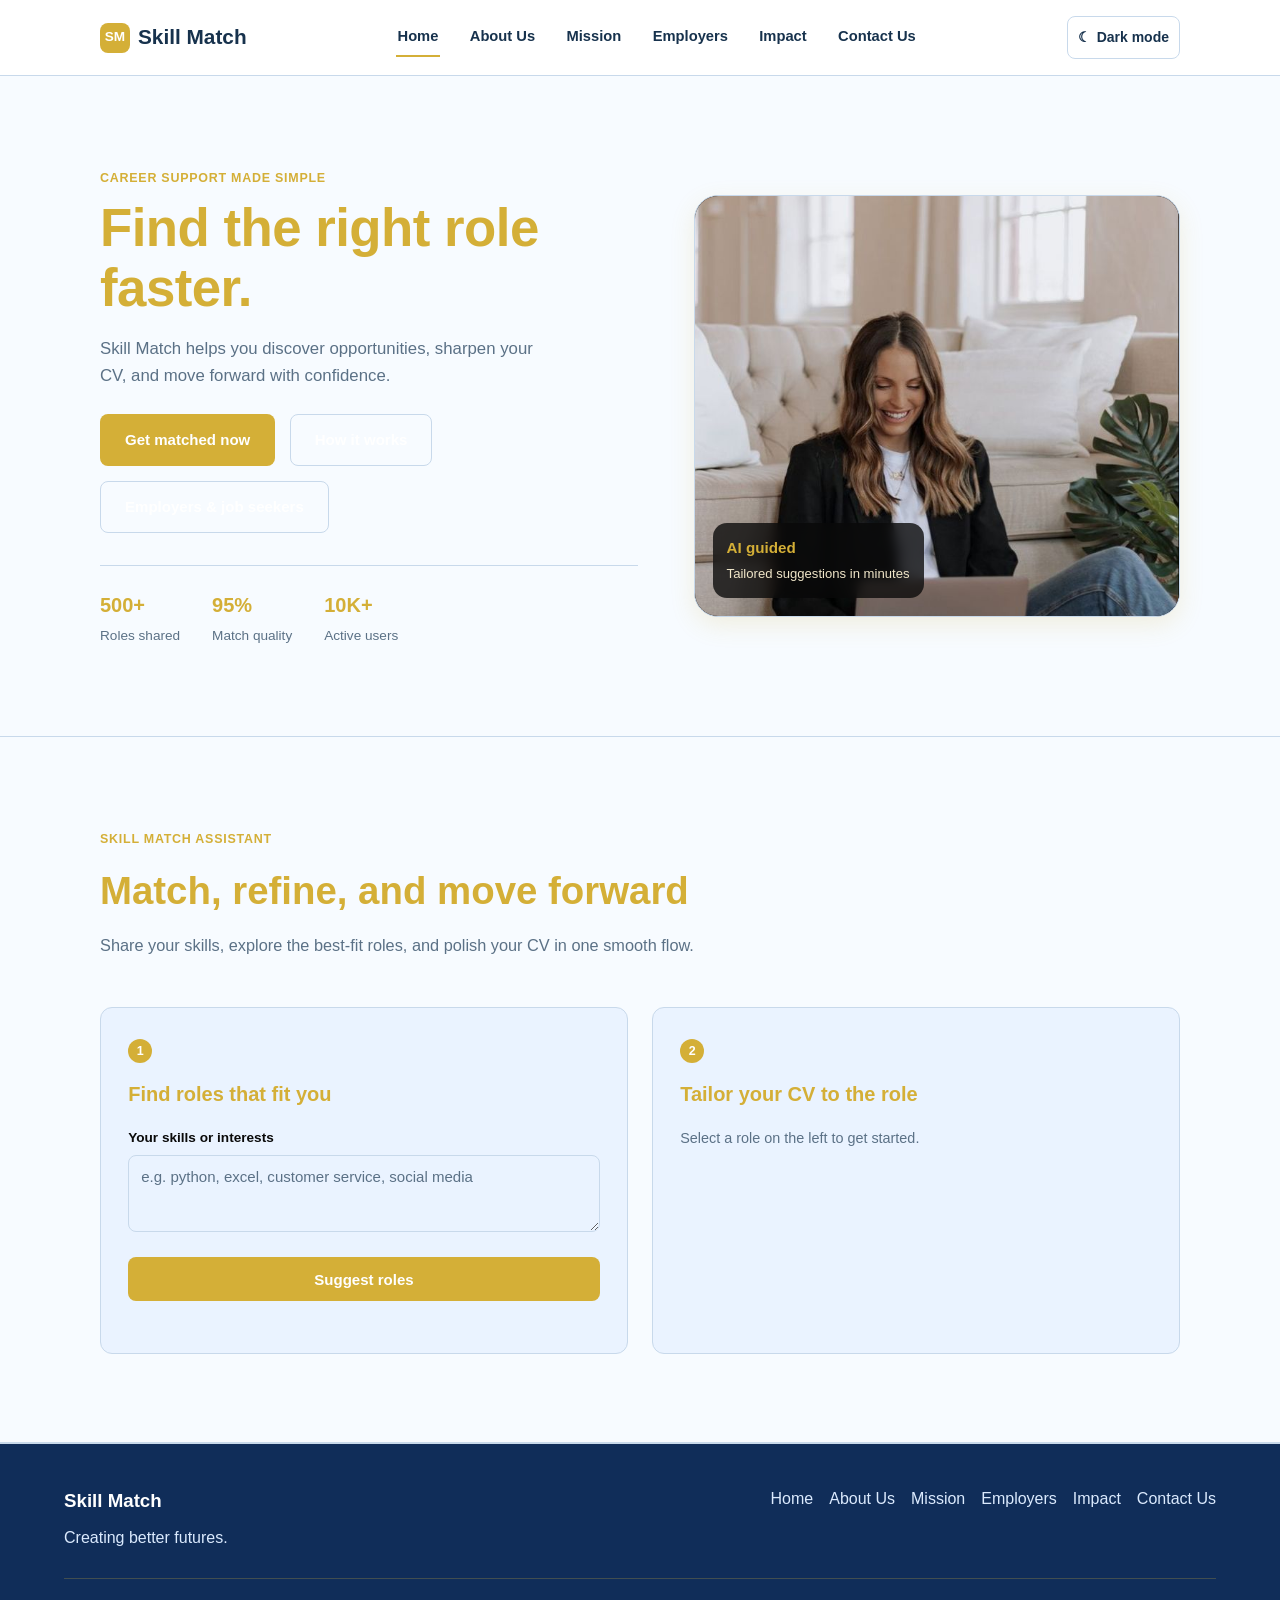
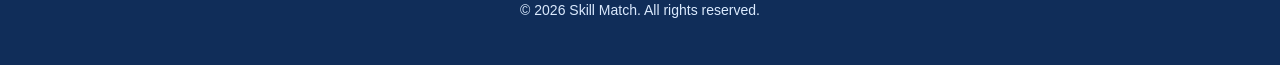
==== commit 4f3e41c0: "more updates" ====
--- a/index.html
+++ b/index.html
@@ -13,6 +13,7 @@
 
   <!-- Page-specific stylesheet for home and contact pages -->
   <link rel="stylesheet" href="index.css">
+  <link rel="stylesheet" href="theme.css">
 
   <link rel="icon"
     href="data:image/svg+xml,%3Csvg xmlns='http://www.w3.org/2000/svg' viewBox='0 0 24 24'%3E%3Crect width='24' height='24' rx='6' fill='%232563EB'/%3E%3Ctext x='12' y='16' font-family='Arial' font-size='11' font-weight='700' fill='white' text-anchor='middle'%3ESM%3C/text%3E%3C/svg%3E">
@@ -142,6 +143,7 @@
       <a href="index.html">Home</a>
       <a href="about.html">About Us</a>
       <a href="mission.html">Mission</a>
+      <a href="company.html">Employers</a>
       <a href="impact.html">Impact</a>
       <a href="contact.html">Contact Us</a>
     </div>
@@ -151,6 +153,7 @@
 
   <!-- Our own JavaScript (mobile menu + AI assistant behaviour) -->
   <script src="index.js"></script>
+  <script src="theme.js"></script>
 </body>
 
 </html>
--- a/theme.css
+++ b/theme.css
@@ -0,0 +1,120 @@
+/* Shared theme overrides loaded after each page stylesheet. */
+body.light-theme {
+  --page-bg: #f7fbff;
+  --page-text: #17324d;
+  --text: #17324d;
+  --text-muted: #5b7186;
+  --white: #ffffff;
+  --surface: #ffffff;
+  --blue-pale: #eaf3ff;
+  --blue-light: #dbeafe;
+  --line: #b9cde5;
+  --border: #c8d9eb;
+  background: #f7fbff;
+  color: var(--text);
+}
+
+body.light-theme header {
+  background: rgba(255, 255, 255, 0.95);
+}
+
+body.light-theme nav a,
+body.light-theme .logo,
+body.light-theme .nav-toggle,
+body.light-theme .theme-toggle {
+  color: var(--text);
+}
+
+body.light-theme .site-footer {
+  color: #dbeafe;
+  background: #102d59;
+}
+
+body.light-theme .site-footer h3 {
+  color: #ffffff;
+}
+
+body.light-theme .footer-links a {
+  color: #dbeafe;
+}
+
+body.light-theme.company-page {
+  background: linear-gradient(135deg, #f7fbff 0%, #eaf3ff 100%);
+}
+
+body.light-theme.company-page .hero-card,
+body.light-theme.company-page .portal-card {
+  background: #ffffff;
+  border-color: var(--border);
+}
+
+body.light-theme.company-page .hero-stats div,
+body.light-theme.company-page .portal-card,
+body.light-theme.company-page .toggle-btn,
+body.light-theme.company-page .sample-item,
+body.light-theme.company-page .dashboard-stats div,
+body.light-theme.company-page .dashboard-item {
+  background: #ffffff;
+}
+
+body.light-theme.company-page .portal-form input,
+body.light-theme.company-page .portal-form textarea {
+  background: #f8fbff;
+  color: var(--text);
+}
+
+body.light-theme.company-page .toggle-btn {
+  color: var(--text);
+}
+
+body.light-theme.impact-page {
+  background: radial-gradient(circle at top, #eaf3ff 0%, #f7fbff 60%);
+  color: var(--text);
+}
+
+body.light-theme.impact-page .hero-showcase {
+  background: linear-gradient(125deg, #dbeafe 0%, #93c5fd 100%);
+}
+
+body.light-theme.impact-page .card,
+body.light-theme.impact-page .gallery-panel,
+body.light-theme.impact-page .story-section {
+  background: #ffffff;
+}
+
+body.light-theme.impact-page .story-card,
+body.light-theme.impact-page .popup-box {
+  background: #f8fbff;
+}
+
+body.light-theme.impact-page .card p,
+body.light-theme.impact-page .gallery-panel p,
+body.light-theme.impact-page .mini-list,
+body.light-theme.impact-page .story-card p,
+body.light-theme.impact-page .filter-btn,
+body.light-theme.impact-page .popup-box p {
+  color: #42627e;
+}
+
+body.light-theme:not(.about-page) .hero-text .hero-description,
+body.light-theme:not(.about-page) .card-text p {
+  color: #42627e;
+}
+
+body.light-theme:not(.about-page) main {
+  background: #f7fbff;
+}
+
+body.light-theme:not(.about-page) .content-card,
+body.light-theme:not(.about-page) .value-card {
+  background: #ffffff;
+}
+
+body.light-theme.mission-page .hero-section {
+  background: linear-gradient(135deg, #dbeafe 0%, #93c5fd 100%);
+  color: #17324d;
+}
+
+body.light-theme.mission-page footer {
+  background: #102d59;
+}
